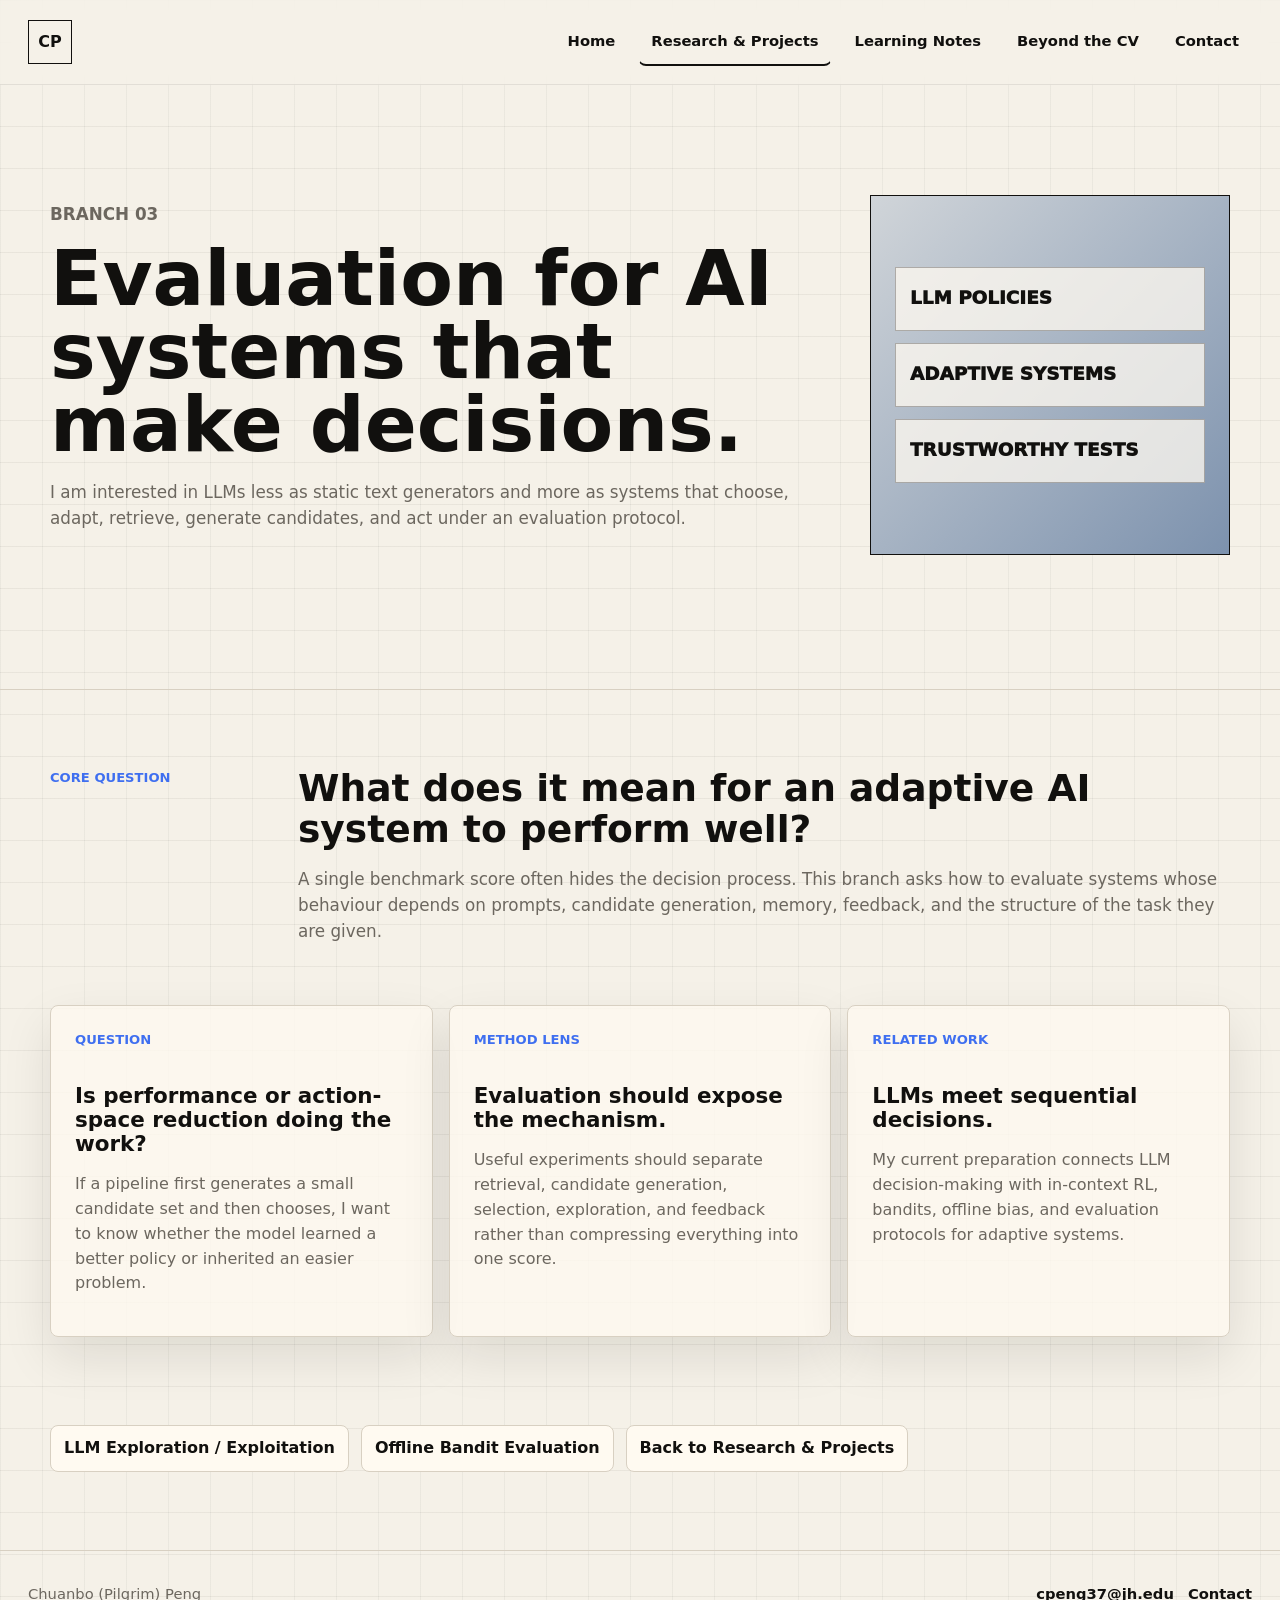
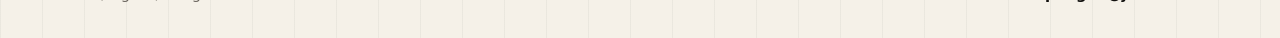
==== ai-evaluation.html @ 2fd44201 "Update research and beyond CV pages" ====
<!doctype html>
<html lang="en">
  <head>
    <meta charset="utf-8" />
    <meta name="viewport" content="width=device-width, initial-scale=1" />
    <meta
      name="description"
      content="AI evaluation branch page for Chuanbo (Pilgrim) Peng."
    />
    <title>AI Evaluation | Chuanbo (Pilgrim) Peng</title>
    <link rel="stylesheet" href="styles.css?v=20260521-shortintro" />
  </head>
  <body data-page="work">
    <header class="site-header">
      <a class="brand" href="index.html" aria-label="Chuanbo Peng home"><span>CP</span></a>
      <button class="nav-toggle" type="button" aria-label="Open navigation" aria-expanded="false">
        <span></span>
        <span></span>
      </button>
      <nav class="site-nav" aria-label="Primary navigation">
        <a href="index.html" data-nav="home">Home</a>
        <a href="work.html" data-nav="work">Research & Projects</a>
        <a href="notes.html" data-nav="notes">Learning Notes</a>
        <a href="hobbies.html" data-nav="hobbies">Beyond the CV</a>
        <a href="contact.html" data-nav="contact">Contact</a>
      </nav>
    </header>

    <main id="main">
      <section class="page-hero branch-hero">
        <div class="page-hero-copy reveal">
          <p class="eyebrow">Branch 03</p>
          <h1>Evaluation for AI systems that make decisions.</h1>
          <p>
            I am interested in LLMs less as static text generators and more as systems that choose,
            adapt, retrieve, generate candidates, and act under an evaluation protocol.
          </p>
        </div>
        <div class="page-hero-mark branch-mark reveal" aria-hidden="true">
          <span>LLM policies</span>
          <span>adaptive systems</span>
          <span>trustworthy tests</span>
        </div>
      </section>

      <section class="section branch-overview">
        <div class="section-kicker">Core question</div>
        <div class="branch-copy reveal">
          <h2>What does it mean for an adaptive AI system to perform well?</h2>
          <p>
            A single benchmark score often hides the decision process. This branch asks how to
            evaluate systems whose behaviour depends on prompts, candidate generation, memory,
            feedback, and the structure of the task they are given.
          </p>
        </div>
      </section>

      <section class="section branch-grid" aria-label="AI evaluation notes">
        <article class="branch-card reveal">
          <span>Question</span>
          <h2>Is performance or action-space reduction doing the work?</h2>
          <p>
            If a pipeline first generates a small candidate set and then chooses, I want to know
            whether the model learned a better policy or inherited an easier problem.
          </p>
        </article>
        <article class="branch-card reveal">
          <span>Method lens</span>
          <h2>Evaluation should expose the mechanism.</h2>
          <p>
            Useful experiments should separate retrieval, candidate generation, selection,
            exploration, and feedback rather than compressing everything into one score.
          </p>
        </article>
        <article class="branch-card reveal">
          <span>Related work</span>
          <h2>LLMs meet sequential decisions.</h2>
          <p>
            My current preparation connects LLM decision-making with in-context RL, bandits,
            offline bias, and evaluation protocols for adaptive systems.
          </p>
        </article>
      </section>

      <section class="section branch-links" aria-label="Related projects">
        <a href="work.html#llm-exploration">LLM Exploration / Exploitation</a>
        <a href="work.html#offline-evaluation">Offline Bandit Evaluation</a>
        <a href="work.html">Back to Research & Projects</a>
      </section>
    </main>

    <footer class="site-footer">
      <p>Chuanbo (Pilgrim) Peng</p>
      <div>
        <a href="mailto:cpeng37@jh.edu">cpeng37@jh.edu</a>
        <a href="contact.html">Contact</a>
      </div>
    </footer>

    <script src="script.js?v=20260519-cursorfix"></script>
  </body>
</html>
---- styles.css ----
:root {
  --ink: #11100e;
  --paper: #f5f1e8;
  --paper-strong: #fffaf1;
  --muted: #6c675f;
  --line: #d8d0c2;
  --accent: #3f6ff0;
  --accent-ink: #ffffff;
  --red: #3f6ff0;
  --blue: #6e86a6;
  --charcoal: #242423;
  --shadow: 0 20px 50px rgba(17, 16, 14, 0.1);
}

* {
  box-sizing: border-box;
}

html {
  scroll-behavior: smooth;
  background: var(--paper);
}

body {
  margin: 0;
  min-width: 320px;
  color: var(--ink);
  background:
    linear-gradient(rgba(17, 16, 14, 0.055) 1px, transparent 1px),
    linear-gradient(90deg, rgba(17, 16, 14, 0.045) 1px, transparent 1px),
    var(--paper);
  background-size: 42px 42px;
  font-family:
    Inter, ui-sans-serif, system-ui, -apple-system, BlinkMacSystemFont, "Segoe UI", sans-serif;
  font-size: 16px;
  line-height: 1.55;
  letter-spacing: 0;
  overflow-x: hidden;
}

body.nav-lock {
  overflow: hidden;
}

img {
  display: block;
  max-width: 100%;
}

a {
  color: inherit;
  text-decoration: none;
}

a:focus-visible,
button:focus-visible {
  outline: 3px solid var(--blue);
  outline-offset: 4px;
}

.site-header {
  position: fixed;
  top: 0;
  left: 0;
  right: 0;
  z-index: 50;
  display: flex;
  align-items: center;
  justify-content: space-between;
  min-height: 76px;
  padding: 18px 28px;
  color: var(--ink);
  border-bottom: 1px solid rgba(17, 16, 14, 0.08);
  background: rgba(245, 241, 232, 0.78);
  backdrop-filter: blur(14px);
}

.brand {
  display: grid;
  width: 44px;
  height: 44px;
  place-items: center;
  border: 1px solid currentColor;
  font-weight: 800;
}

.site-nav {
  display: flex;
  align-items: center;
  gap: 10px;
  font-size: 0.92rem;
  font-weight: 700;
}

.site-nav a {
  min-height: 44px;
  padding: 11px 12px;
  border: 1px solid transparent;
  border-bottom-width: 2px;
  border-radius: 8px;
  transition:
    transform 180ms ease,
    background 180ms ease,
    color 180ms ease,
    border-color 180ms ease;
}

.site-nav a.is-active {
  border-bottom-color: currentColor;
}

.site-nav a:hover {
  transform: translateY(-2px);
  color: var(--accent-ink);
  border-color: var(--accent);
  background: var(--accent);
}

.site-nav a.is-active:hover {
  border-color: var(--accent);
}

.nav-toggle {
  display: none;
  width: 44px;
  height: 44px;
  flex: 0 0 44px;
  align-items: center;
  justify-content: center;
  flex-direction: column;
  gap: 5px;
  padding: 0;
  border: 1px solid currentColor;
  color: inherit;
  background: transparent;
}

.nav-toggle span {
  display: block;
  width: 18px;
  height: 2px;
  margin: 0;
  background: currentColor;
}

.home-hero {
  position: relative;
  min-height: min(720px, calc(100svh - 120px));
  display: grid;
  grid-template-columns: minmax(0, 1fr) minmax(260px, 380px);
  gap: clamp(28px, 5vw, 76px);
  align-items: center;
  padding: 96px max(28px, calc((100vw - 1180px) / 2)) 28px;
  overflow: hidden;
  color: var(--ink);
  background:
    linear-gradient(110deg, rgba(63, 111, 240, 0.12), transparent 42%),
    var(--paper);
}

.home-hero > *,
.page-hero > * {
  min-width: 0;
}

.hero-image {
  width: 100%;
  height: 100%;
  object-fit: cover;
  object-position: 50% 36%;
  filter: saturate(0.92) contrast(1.02);
}

.hero-content {
  position: relative;
  z-index: 1;
  max-width: 780px;
}

.hero-visual {
  position: relative;
  z-index: 1;
  align-self: center;
  justify-self: end;
}

.portrait-frame {
  position: relative;
  aspect-ratio: 4 / 5;
  overflow: hidden;
  border: 1px solid var(--ink);
  background: var(--paper-strong);
  box-shadow: 16px 16px 0 rgba(63, 111, 240, 0.14);
}

.portrait-frame::before {
  position: absolute;
  inset: 14px;
  z-index: 1;
  pointer-events: none;
  content: "";
  border: 1px solid rgba(255, 250, 241, 0.72);
  mix-blend-mode: screen;
}

.portrait-caption {
  margin: 18px 0 0;
  color: var(--muted);
  font-size: 0.92rem;
  font-weight: 800;
  line-height: 1.25;
  text-transform: uppercase;
  overflow-wrap: anywhere;
}

.eyebrow,
.section-kicker {
  margin: 0 0 16px;
  color: var(--red);
  font-size: 0.82rem;
  font-weight: 800;
  text-transform: uppercase;
}

.hero-content h1,
.page-hero h1,
.hobby-copy h1 {
  margin: 0;
  max-width: 920px;
  font-size: 4.8rem;
  line-height: 0.95;
  letter-spacing: 0;
}

.hero-content h1.name-lockup {
  display: flex;
  flex-wrap: nowrap;
  align-items: baseline;
  justify-content: flex-start;
  gap: 0.18em 0.32em;
  max-width: none;
  font-size: clamp(1.85rem, 2.72vw, 2.15rem);
  line-height: 1.08;
  text-align: left;
  text-align-last: left;
  white-space: nowrap;
}

.latin-name,
.han-inline {
  min-width: 0;
}

.latin-name > span {
  color: var(--accent);
}

.name-divider,
.han-inline {
  color: var(--ink) !important;
  font-size: 1em;
  font-weight: 850;
}

.pronouns {
  color: var(--muted);
  font-size: 0.38em;
  font-weight: 800;
  line-height: 1.1;
  text-transform: uppercase;
  white-space: nowrap;
}

.hero-line {
  max-width: 680px;
  margin: 0 0 8px;
  font-size: clamp(1.2rem, 2vw, 1.45rem);
  font-weight: 650;
  overflow-wrap: anywhere;
}

.hero-note {
  max-width: 640px;
  margin: 18px 0 0;
  color: var(--muted);
  font-size: 1rem;
}

.zh {
  color: var(--muted);
}

.home-hero .zh {
  color: var(--muted);
}

.hobby-hero .zh {
  color: rgba(255, 250, 241, 0.78);
}

.hobby-hero .hobby-copy p {
  color: rgba(255, 250, 241, 0.78);
}

.hero-actions {
  display: flex;
  flex-wrap: wrap;
  gap: 12px;
  margin-top: 32px;
}

.button {
  display: inline-flex;
  align-items: center;
  justify-content: center;
  min-height: 48px;
  padding: 13px 16px;
  border: 1px solid currentColor;
  border-radius: 8px;
  color: var(--ink);
  background: transparent;
  font-weight: 800;
  transition:
    transform 180ms ease,
    background 180ms ease,
    color 180ms ease,
    border-color 180ms ease;
}

.button:hover {
  transform: translateY(-2px);
  color: var(--accent-ink);
  border-color: var(--accent);
  background: var(--accent);
}

.button.primary {
  color: var(--accent-ink);
  border-color: var(--accent);
  background: var(--accent);
}

.memory-stack,
.hero-status {
  display: grid;
  gap: 8px;
  max-width: 520px;
  margin-top: 34px;
  color: var(--muted);
  font-size: 0.92rem;
  font-weight: 700;
}

.memory-stack span,
.hero-status span {
  padding: 10px 0;
  border-top: 1px solid var(--line);
}

.memory-stack {
  grid-template-columns: repeat(3, minmax(0, 1fr));
  max-width: 680px;
  gap: 10px;
}

.memory-stack span {
  min-height: 76px;
  display: flex;
  align-items: flex-end;
  color: var(--ink);
  border: 1px solid var(--line);
  background: rgba(255, 250, 241, 0.56);
  padding: 12px;
}

.section {
  width: min(1180px, calc(100% - 40px));
  margin: 0 auto;
  padding: 78px 0;
}

.intro-grid {
  display: grid;
  grid-template-columns: minmax(0, 1fr);
  grid-template-areas:
    "intro-kicker"
    "intro-copy"
    "intro-topics";
  gap: 18px;
  width: min(1040px, calc(100% - 40px));
  padding-top: 54px;
  padding-bottom: 48px;
  border-bottom: 1px solid var(--line);
}

.intro-grid > .section-kicker {
  margin-bottom: 0;
}

.intro-grid > .section-kicker {
  grid-area: intro-kicker;
  font-size: 1rem;
  white-space: nowrap;
}

.home-map {
  display: grid;
  grid-template-columns: minmax(0, 1.2fr) minmax(220px, 0.8fr) minmax(220px, 0.8fr);
  gap: 16px;
  padding-top: 44px;
}

.map-card {
  min-height: 260px;
  padding: 24px;
  border: 1px solid var(--line);
  border-radius: 8px;
  background: rgba(255, 250, 241, 0.76);
  box-shadow: var(--shadow);
}

.map-card.primary {
  color: var(--paper-strong);
  background: var(--ink);
}

.map-card.primary .section-kicker,
.map-card.primary p {
  color: rgba(255, 250, 241, 0.76);
}

.map-card.visual {
  background:
    linear-gradient(135deg, rgba(63, 111, 240, 0.9), rgba(110, 134, 166, 0.76)),
    var(--accent);
}

.map-card span {
  display: inline-block;
  margin-bottom: 46px;
  color: var(--accent);
  font-size: 0.82rem;
  font-weight: 900;
  text-transform: uppercase;
}

.map-card.visual span,
.map-card.visual h3,
.map-card.visual p {
  color: var(--paper-strong);
}

.map-card h2,
.map-card h3 {
  margin: 0 0 16px;
  line-height: 1.08;
}

.map-card h2 {
  max-width: 640px;
  font-size: 2.15rem;
}

.map-card h3 {
  font-size: 1.55rem;
}

.map-card p {
  color: var(--muted);
}

.pillars {
  padding-top: 28px;
}

.intro-copy h2,
.callout-panel h2 {
  margin: 0 0 18px;
  max-width: 760px;
  font-size: 2.7rem;
  line-height: 1.05;
  letter-spacing: 0;
}

.intro-copy p,
.callout-panel p,
.page-hero p,
.hobby-copy p {
  max-width: 760px;
  color: var(--muted);
  font-size: 1.05rem;
}

.intro-copy p {
  max-width: 960px;
  hyphens: auto;
  text-align: justify;
  text-justify: inter-word;
}

.intro-copy {
  grid-area: intro-copy;
}

.intro-copy p:first-child {
  margin-top: 0;
}

.intro-copy p:last-child {
  margin-bottom: 0;
}

.intro-topics {
  grid-area: intro-topics;
  display: grid;
  gap: 14px;
  margin-top: 10px;
}

.research-thread {
  display: flex;
  flex-wrap: wrap;
  gap: 8px 18px;
  padding-top: 4px;
}

.research-thread span {
  color: var(--muted);
  font-size: 0.95rem;
  font-weight: 850;
}

.research-thread span + span::before {
  content: "/";
  margin-right: 18px;
  color: var(--accent);
  font-weight: 950;
}

.pillars,
.note-grid,
.hobby-grid,
.contact-grid {
  display: grid;
  grid-template-columns: repeat(3, minmax(0, 1fr));
  gap: 16px;
}

.pillar-card,
.note-card,
.hobby-card,
.contact-card,
.work-card,
.callout-panel {
  border: 1px solid var(--line);
  border-radius: 8px;
  background: rgba(255, 250, 241, 0.76);
  box-shadow: var(--shadow);
}

.pillar-card,
.note-card,
.hobby-card,
.contact-card {
  min-height: 220px;
  padding: 22px;
}

.card-index {
  display: block;
  margin-bottom: 34px;
  color: var(--red);
  font-weight: 900;
}

.pillar-card h2,
.note-card h2,
.hobby-card h2,
.contact-card h2 {
  margin: 0 0 14px;
  font-size: 1.4rem;
  line-height: 1.15;
}

.pillar-card p,
.note-card p,
.hobby-card p,
.contact-card p,
.work-card p {
  color: var(--muted);
}

.split-callout {
  display: grid;
  grid-template-columns: 1fr 1fr;
  gap: 16px;
}

.callout-panel {
  display: flex;
  flex-direction: column;
  min-height: 220px;
  padding: 26px;
}

.callout-panel .section-kicker {
  margin-bottom: 24px;
  font-size: clamp(1.08rem, 1.35vw, 1.28rem);
  line-height: 1.1;
}

.callout-panel > p:not(.section-kicker) {
  text-align: justify;
  text-justify: inter-word;
  hyphens: auto;
}

.callout-panel > .text-link {
  align-self: flex-start;
  margin-top: auto;
}

.callout-panel.accent {
  background: var(--blue);
  color: var(--paper-strong);
}

.callout-panel.accent .section-kicker,
.callout-panel.accent p {
  color: rgba(255, 250, 241, 0.82);
}

.text-link {
  display: inline-flex;
  min-height: 44px;
  align-items: center;
  margin-top: 8px;
  font-weight: 850;
  border-bottom: 2px solid currentColor;
}

.page-hero {
  min-height: min(690px, calc(100svh - 20px));
  display: grid;
  grid-template-columns: minmax(0, 1fr) 360px;
  gap: 50px;
  align-items: center;
  padding: 136px max(28px, calc((100vw - 1180px) / 2)) 76px;
  border-bottom: 1px solid var(--line);
}

.page-hero h1 {
  color: var(--ink);
}

.work-hero {
  grid-template-columns: minmax(0, 1fr);
  min-height: auto;
  align-items: start;
  padding-top: 116px;
  padding-bottom: 34px;
}

.work-hero .page-hero-copy {
  max-width: 1180px;
}

.work-hero h1.work-title {
  max-width: 1180px;
  margin-bottom: 18px;
  color: var(--ink);
  font-size: 2.125rem;
  line-height: 1.12;
}

.work-hero .page-hero-copy p {
  max-width: 980px;
}

.page-hero-mark {
  display: grid;
  align-content: center;
  gap: 12px;
  min-height: 360px;
  padding: 24px;
  border: 1px solid var(--ink);
  color: var(--ink);
  background:
    linear-gradient(90deg, transparent 0 50%, rgba(17, 16, 14, 0.08) 50% 100%),
    var(--accent);
  background-size: 34px 34px;
}

.page-hero-mark span {
  font-size: 2.4rem;
  font-weight: 950;
  line-height: 0.95;
}

.notes-panel,
.contact-signal {
  gap: 14px;
  background:
    linear-gradient(135deg, rgba(255, 250, 241, 0.58), rgba(255, 250, 241, 0.12)),
    var(--accent);
  box-shadow: 14px 14px 0 rgba(110, 134, 166, 0.24);
}

.contact-signal span {
  color: rgba(17, 16, 14, 0.58);
  font-size: 0.78rem;
  font-weight: 900;
  letter-spacing: 0;
  text-transform: uppercase;
}

.contact-signal strong {
  font-size: 1.18rem;
  line-height: 1.15;
}

.notes-panel {
  align-content: stretch;
  background:
    linear-gradient(135deg, rgba(255, 250, 241, 0.68), rgba(255, 250, 241, 0.08)),
    var(--blue);
}

.notes-panel span {
  display: flex;
  align-items: center;
  min-height: 48px;
  padding: 8px 12px;
  border: 1px solid rgba(17, 16, 14, 0.32);
  background: rgba(255, 250, 241, 0.72);
  font-size: 1rem;
  line-height: 1.1;
  text-transform: uppercase;
}

.contact-signal {
  align-content: center;
  background:
    linear-gradient(135deg, rgba(63, 111, 240, 0.12), transparent),
    var(--paper-strong);
}

.work-list {
  display: grid;
  gap: 18px;
  padding-top: 24px;
}

.work-card {
  padding: 26px;
  scroll-margin-top: 96px;
}

@media (min-width: 760px) {
  .work-card {
    display: grid;
    grid-template-columns: minmax(0, 1.05fr) minmax(0, 0.95fr);
    column-gap: 34px;
    align-items: start;
  }

  .work-meta,
  .work-heading,
  .quote-line,
  .tag-row {
    grid-column: 1 / -1;
  }

  .work-card p {
    margin-top: 0;
  }
}

.work-meta {
  display: flex;
  flex-wrap: wrap;
  gap: 8px;
  margin-bottom: 16px;
  color: var(--red);
  font-size: 0.86rem;
  font-weight: 850;
  text-transform: uppercase;
}

.work-heading {
  display: flex;
  align-items: flex-start;
  justify-content: space-between;
  gap: 24px;
  margin-bottom: 14px;
}

.work-card h2 {
  margin: 0;
  max-width: 780px;
  font-size: 1.76rem;
  line-height: 1.12;
}

.work-date {
  flex: 0 0 auto;
  max-width: 260px;
  margin-top: 4px;
  color: var(--muted);
  font-size: 0.84rem;
  font-weight: 850;
  line-height: 1.35;
  text-align: right;
  white-space: nowrap;
}

.work-date-stack {
  white-space: normal;
}

.work-date-stack span {
  display: block;
}

.work-note-link {
  grid-column: 1 / -1;
  justify-self: start;
}

.quote-line {
  padding: 14px 0;
  border-top: 1px solid var(--line);
  border-bottom: 1px solid var(--line);
  color: var(--ink) !important;
  font-weight: 750;
}

.tag-row {
  display: flex;
  flex-wrap: wrap;
  gap: 8px;
  margin-top: 18px;
}

.tag-row span,
.note-status {
  display: inline-flex;
  min-height: 34px;
  align-items: center;
  padding: 7px 10px;
  border: 1px solid var(--line);
  border-radius: 8px;
  color: var(--ink);
  background: var(--paper-strong);
  font-size: 0.82rem;
  font-weight: 800;
}

.branch-mark {
  background:
    linear-gradient(135deg, rgba(255, 250, 241, 0.68), rgba(255, 250, 241, 0.1)),
    var(--blue);
}

.branch-mark span {
  display: flex;
  align-items: center;
  min-height: 64px;
  padding: 12px 14px;
  border: 1px solid rgba(17, 16, 14, 0.3);
  background: rgba(255, 250, 241, 0.76);
  font-size: 1.15rem;
  line-height: 1.12;
  text-transform: uppercase;
}

.branch-overview {
  display: grid;
  grid-template-columns: 220px minmax(0, 1fr);
  gap: 28px;
  align-items: start;
  padding-bottom: 20px;
}

.branch-copy h2 {
  margin: 0 0 16px;
  max-width: 860px;
  font-size: 2.35rem;
  line-height: 1.08;
}

.branch-copy p {
  max-width: 920px;
  color: var(--muted);
  font-size: 1.05rem;
}

.branch-grid {
  display: grid;
  grid-template-columns: repeat(3, minmax(0, 1fr));
  gap: 16px;
  padding-top: 24px;
}

.branch-card {
  min-height: 260px;
  padding: 24px;
  border: 1px solid var(--line);
  border-radius: 8px;
  background: rgba(255, 250, 241, 0.76);
  box-shadow: var(--shadow);
}

.branch-card span {
  display: block;
  margin-bottom: 34px;
  color: var(--accent);
  font-size: 0.82rem;
  font-weight: 900;
  text-transform: uppercase;
}

.branch-card h2 {
  margin: 0 0 12px;
  font-size: 1.34rem;
  line-height: 1.12;
}

.branch-card p {
  color: var(--muted);
}

.branch-links {
  display: flex;
  flex-wrap: wrap;
  gap: 12px;
  padding-top: 10px;
}

.branch-links a {
  display: inline-flex;
  min-height: 44px;
  align-items: center;
  padding: 10px 13px;
  border: 1px solid var(--line);
  border-radius: 8px;
  background: var(--paper-strong);
  font-weight: 850;
  transition:
    transform 180ms ease,
    color 180ms ease,
    border-color 180ms ease,
    background 180ms ease;
}

.branch-links a:hover {
  transform: translateY(-2px);
  color: var(--accent-ink);
  border-color: var(--accent);
  background: var(--accent);
}

.project-hero {
  min-height: auto;
  padding-bottom: 58px;
}

.bandit-page .section {
  padding: 48px 0;
}

.bandit-page .project-hero {
  grid-template-columns: minmax(0, 1fr);
  gap: 0;
  padding-top: 112px;
  padding-bottom: 38px;
}

.bandit-page .project-hero .page-hero-copy {
  max-width: 1180px;
}

.bandit-page .project-hero h1 {
  max-width: 1180px;
  font-size: clamp(2.55rem, 4.2vw, 3.35rem);
  line-height: 1.02;
  text-align: left;
  text-align-last: left;
  white-space: nowrap;
}

.bandit-page .project-hero h1 span {
  display: inline;
}

.bandit-page .project-hero .page-hero-copy > p:not(.eyebrow) {
  max-width: 1180px;
}

.bandit-page .project-hero .hero-actions {
  margin-top: 24px;
}

.project-summary {
  display: grid;
  grid-template-columns: 260px minmax(0, 1fr);
  gap: 34px;
}

.bandit-page .project-summary,
.bandit-page .project-findings {
  grid-template-columns: minmax(0, 1fr);
  gap: 12px;
  max-width: 980px;
}

.project-copy {
  max-width: 820px;
}

.bandit-page .project-copy {
  max-width: 960px;
}

.project-copy h2,
.project-findings h2 {
  margin: 0 0 14px;
  font-size: clamp(1.7rem, 2.5vw, 2.55rem);
  line-height: 1.06;
}

.project-copy p,
.finding-stack > p {
  color: var(--muted);
  font-size: 1.08rem;
}

.bandit-page .project-copy p,
.bandit-page .finding-stack > p {
  font-size: 1rem;
}

.bandit-page .project-copy h2,
.bandit-page .project-findings h2 {
  max-width: 820px;
  font-size: clamp(1.55rem, 2.1vw, 2.15rem);
}

.project-grid,
.figure-grid {
  display: grid;
  grid-template-columns: repeat(3, minmax(0, 1fr));
  gap: 16px;
}

.project-card,
.figure-card {
  border: 1px solid var(--line);
  border-radius: 8px;
  background: rgba(255, 250, 241, 0.76);
  box-shadow: var(--shadow);
}

.project-card {
  min-height: 260px;
  padding: 24px;
}

.bandit-page .project-card {
  min-height: 190px;
  padding: 20px;
}

.project-card span {
  display: block;
  margin-bottom: 34px;
  color: var(--accent);
  font-size: 0.82rem;
  font-weight: 900;
  text-transform: uppercase;
}

.bandit-page .project-card span {
  margin-bottom: 22px;
}

.project-card h2 {
  margin: 0 0 12px;
  font-size: 1.34rem;
  line-height: 1.12;
}

.project-card p {
  color: var(--muted);
}

.project-findings {
  display: grid;
  grid-template-columns: 260px minmax(0, 1fr);
  gap: 34px;
}

.finding-stack {
  display: grid;
  gap: 22px;
}

.bandit-page .finding-stack {
  gap: 16px;
}

.metric-strip {
  display: grid;
  grid-template-columns: repeat(3, minmax(0, 1fr));
  gap: 12px;
}

.metric-strip div {
  min-height: 132px;
  padding: 18px;
  border: 1px solid var(--line);
  border-radius: 8px;
  background: var(--paper-strong);
}

.bandit-page .metric-strip div {
  display: flex;
  align-items: center;
  justify-content: space-between;
  gap: 16px;
  min-height: 86px;
  padding: 14px;
}

.metric-strip span {
  display: block;
  margin-bottom: 28px;
  color: var(--muted);
  font-size: 0.82rem;
  font-weight: 850;
  text-transform: uppercase;
}

.bandit-page .metric-strip span {
  margin-bottom: 0;
  font-size: 0.76rem;
  line-height: 1.15;
}

.metric-strip strong {
  display: block;
  color: var(--accent);
  font-size: 2.15rem;
  line-height: 1;
}

.bandit-page .metric-strip strong {
  flex: 0 0 auto;
  font-size: clamp(1.6rem, 3vw, 2rem);
}

.figure-grid {
  grid-template-columns: repeat(2, minmax(0, 1fr));
}

.figure-card {
  overflow: hidden;
}

.figure-card img {
  display: block;
  width: 100%;
  aspect-ratio: 16 / 10;
  object-fit: contain;
  padding: 14px;
  background: #ffffff;
}

.figure-card figcaption {
  min-height: 60px;
  margin: 0;
  padding: 14px 16px 16px;
  border-top: 1px solid var(--line);
  color: var(--muted);
  font-size: 0.92rem;
  font-weight: 750;
}

.bandit-page .figure-card figcaption {
  min-height: 54px;
  padding: 12px 14px;
}

.notes-hero {
  background: linear-gradient(90deg, rgba(63, 111, 240, 0.12), rgba(110, 134, 166, 0.16));
}

.notes-intro {
  display: grid;
  grid-template-columns: 260px minmax(0, 1fr);
  gap: 34px;
  padding-bottom: 24px;
}

.note-grid {
  padding-top: 44px;
}

.notes-intro p {
  max-width: 780px;
  margin: 0;
  color: var(--muted);
  font-size: 1.08rem;
}

.note-card {
  min-height: 235px;
}

.note-card.priority {
  border-color: var(--accent);
  box-shadow: 12px 12px 0 rgba(63, 111, 240, 0.14);
}

.note-status {
  margin-bottom: 8px;
  color: var(--red);
}

.note-source {
  display: block;
  margin-bottom: 24px;
  color: var(--muted);
  font-weight: 850;
}

.hobby-hero {
  min-height: 100svh;
  display: grid;
  grid-template-columns: minmax(320px, 42vw) minmax(0, 1fr);
  align-items: stretch;
  color: var(--paper-strong);
  background: var(--charcoal);
}

.hobby-hero img {
  width: 100%;
  height: 100%;
  min-height: 100svh;
  object-fit: cover;
  object-position: 50% 38%;
}

.hobby-copy {
  display: flex;
  flex-direction: column;
  justify-content: flex-end;
  padding: 136px max(28px, calc((100vw - 1180px) / 2)) 74px 56px;
}

.hobby-copy .eyebrow {
  color: var(--accent);
}

.hobby-grid {
  grid-template-columns: repeat(3, minmax(0, 1fr));
}

.hobby-board {
  display: grid;
  grid-template-columns: minmax(0, 1.25fr) minmax(220px, 0.75fr) minmax(220px, 0.75fr);
  gap: 16px;
}

.hobby-feature,
.sound-card,
.video-card {
  min-height: 290px;
  border: 1px solid var(--line);
  border-radius: 8px;
  box-shadow: var(--shadow);
}

.hobby-feature {
  padding: 26px;
  color: var(--paper-strong);
  background: var(--charcoal);
}

.hobby-feature .section-kicker,
.hobby-feature p {
  color: rgba(255, 250, 241, 0.76);
}

.sound-card,
.video-card {
  position: relative;
  display: grid;
  align-content: end;
  padding: 24px;
  overflow: hidden;
  background: rgba(255, 250, 241, 0.76);
}

.sound-card span {
  position: absolute;
  bottom: 112px;
  width: 16%;
  min-height: 58px;
  border: 1px solid var(--ink);
  background: var(--accent);
}

.sound-card span:nth-child(1) {
  left: 20px;
  height: 88px;
}

.sound-card span:nth-child(2) {
  left: 32%;
  height: 148px;
}

.sound-card span:nth-child(3) {
  left: 54%;
  height: 112px;
}

.sound-card span:nth-child(4) {
  right: 20px;
  height: 178px;
  background: var(--blue);
}

.sound-card strong,
.video-card strong {
  position: relative;
  z-index: 1;
  font-size: 1.55rem;
  line-height: 1.05;
}

.sound-card small,
.video-card small {
  position: relative;
  z-index: 1;
  margin-top: 8px;
  color: var(--muted);
  font-weight: 800;
}

.video-card {
  gap: 12px;
  color: var(--paper-strong);
  background: var(--accent);
}

.video-card div {
  position: absolute;
  left: 20px;
  right: 20px;
  height: 38px;
  border: 1px solid rgba(255, 250, 241, 0.65);
  background: rgba(17, 16, 14, 0.18);
}

.video-card div:nth-child(1) {
  top: 28px;
}

.video-card div:nth-child(2) {
  top: 82px;
}

.video-card div:nth-child(3) {
  top: 136px;
}

.video-card small {
  color: rgba(255, 250, 241, 0.76);
}

.icon-sprite {
  position: absolute;
  width: 0;
  height: 0;
  overflow: hidden;
}

.album-hero {
  padding-top: 132px;
  padding-bottom: 6px;
}

.album-hero h1 {
  max-width: none;
  margin: 0;
  font-size: clamp(2.2rem, 3.4vw, 3.2rem);
  line-height: 1;
  letter-spacing: 0;
  white-space: nowrap;
}

.album-grid {
  display: grid;
  grid-template-columns: repeat(4, minmax(0, 1fr));
  gap: 22px;
  padding-top: 14px;
}

.album-card {
  min-width: 0;
}

.album-cover-link {
  display: block;
  aspect-ratio: 1;
  border: 1px solid var(--line);
  border-radius: 8px;
  overflow: hidden;
  background: var(--paper-strong);
  box-shadow: var(--shadow);
  transition:
    transform 180ms ease,
    box-shadow 180ms ease,
    border-color 180ms ease;
}

.album-cover-link:hover {
  transform: translateY(-6px);
  border-color: var(--accent);
  box-shadow: 0 22px 46px rgba(17, 16, 14, 0.16);
}

.album-cover-link img {
  width: 100%;
  height: 100%;
  object-fit: cover;
}

.album-info {
  display: grid;
  grid-template-columns: minmax(0, 1fr) auto;
  gap: 4px 12px;
  align-items: end;
  padding-top: 12px;
}

.album-info h2 {
  min-width: 0;
  margin: 0;
  font-size: clamp(1rem, 1.5vw, 1.18rem);
  line-height: 1.12;
}

.album-info p {
  min-width: 0;
  margin: 0;
  color: var(--muted);
  font-size: 0.9rem;
  font-weight: 780;
  line-height: 1.2;
}

.album-platforms {
  grid-row: 1 / span 2;
  grid-column: 2;
  display: flex;
  gap: 6px;
  align-self: center;
}

.album-platforms .icon-link {
  width: 34px;
  height: 34px;
  min-height: 34px;
  display: inline-flex;
  align-items: center;
  justify-content: center;
  padding: 0;
  border: 1px solid var(--line);
  border-radius: 8px;
  background: rgba(255, 250, 241, 0.74);
  color: var(--ink);
  transition:
    transform 180ms ease,
    color 180ms ease,
    border-color 180ms ease,
    background 180ms ease;
}

.album-platforms .icon-link:hover {
  transform: translateY(-2px);
  color: var(--accent-ink);
  border-color: var(--accent);
  background: var(--accent);
}

.album-platforms svg {
  width: 18px;
  height: 18px;
  fill: none;
  stroke: currentColor;
  overflow: visible;
}

.album-platforms svg use {
  fill: none;
  stroke: currentColor;
}

.album-platforms svg path,
.album-platforms svg circle {
  fill: none;
  stroke: currentColor;
  stroke-width: 1.8;
  stroke-linecap: round;
  stroke-linejoin: round;
}

.album-platforms .icon-link svg path:first-child:last-child {
  fill: none;
  stroke: currentColor;
}

.moments-section {
  padding-top: 58px;
}

.moments-heading {
  display: grid;
  gap: 12px;
  margin-bottom: 22px;
}

.moments-heading h2 {
  margin: 0;
  font-size: clamp(2rem, 4vw, 3.15rem);
  line-height: 1;
  letter-spacing: 0;
}

.moments-grid {
  display: grid;
  grid-template-columns: repeat(4, minmax(0, 1fr));
  gap: 18px;
}

.moment-card {
  display: grid;
  gap: 10px;
  min-width: 0;
}

.moment-wide {
  grid-column: span 2;
}

.moment-image-button {
  display: block;
  width: 100%;
  padding: 0;
  border: 0;
  background: transparent;
  cursor: pointer;
  text-align: left;
}

.moment-card img {
  width: 100%;
  aspect-ratio: 1.04;
  object-fit: cover;
  border: 1px solid var(--line);
  border-radius: 8px;
  background: var(--paper-strong);
  box-shadow: var(--shadow);
  transition:
    transform 180ms ease,
    box-shadow 180ms ease,
    border-color 180ms ease;
}

.moment-wide img {
  aspect-ratio: 16 / 9;
}

.moment-card:hover img {
  transform: translateY(-5px);
  border-color: var(--accent);
  box-shadow: 0 22px 46px rgba(17, 16, 14, 0.16);
}

.moment-card h3,
.moment-card p {
  margin: 0;
}

.moment-card h3 {
  font-size: clamp(1.02rem, 1.45vw, 1.2rem);
  line-height: 1.1;
}

.moment-card p {
  color: var(--muted);
  font-size: 0.9rem;
  font-weight: 780;
  line-height: 1.2;
}

.lightbox-open {
  overflow: hidden;
}

.moment-lightbox[hidden] {
  display: none;
}

.moment-lightbox {
  position: fixed;
  inset: 0;
  z-index: 80;
  display: grid;
  place-items: center;
  padding: 24px;
}

.moment-lightbox-backdrop {
  position: absolute;
  inset: 0;
  border: 0;
  background: rgba(17, 16, 14, 0.72);
  cursor: zoom-out;
}

.moment-lightbox-panel {
  position: relative;
  z-index: 1;
  width: min(1180px, 100%);
  max-height: calc(100svh - 48px);
  display: grid;
  grid-template-rows: minmax(0, 1fr) auto;
  gap: 12px;
  margin: 0;
}

.moment-lightbox-panel img {
  max-width: 100%;
  max-height: calc(100svh - 126px);
  justify-self: center;
  object-fit: contain;
  border: 1px solid rgba(255, 250, 241, 0.28);
  border-radius: 8px;
  background: var(--ink);
  box-shadow: 0 26px 70px rgba(0, 0, 0, 0.36);
}

.moment-lightbox-panel figcaption {
  display: flex;
  justify-content: space-between;
  align-items: center;
  gap: 14px;
  color: var(--paper-strong);
  font-weight: 780;
}

.moment-lightbox-panel figcaption span {
  min-width: 0;
  overflow-wrap: anywhere;
}

.moment-lightbox-panel figcaption a,
.moment-lightbox-close {
  min-height: 44px;
  display: inline-flex;
  align-items: center;
  justify-content: center;
  border: 1px solid rgba(255, 250, 241, 0.7);
  border-radius: 8px;
  background: rgba(255, 250, 241, 0.12);
  color: var(--paper-strong);
  text-decoration: none;
  font-weight: 820;
  transition:
    transform 180ms ease,
    background 180ms ease,
    color 180ms ease;
}

.moment-lightbox-panel figcaption a {
  padding: 0 18px;
  white-space: nowrap;
}

.moment-lightbox-close {
  position: absolute;
  top: 12px;
  right: 12px;
  width: 44px;
  padding: 0;
  font-size: 1.8rem;
  line-height: 1;
  cursor: pointer;
}

.moment-lightbox-panel figcaption a:hover,
.moment-lightbox-close:hover {
  transform: translateY(-2px);
  background: var(--paper-strong);
  color: var(--ink);
}

.album-detail {
  padding-top: 126px;
}

.album-back {
  margin-bottom: 28px;
}

.album-detail-layout {
  display: grid;
  grid-template-columns: minmax(260px, 420px) minmax(0, 1fr);
  gap: clamp(28px, 5vw, 70px);
  align-items: center;
}

.album-detail-cover {
  width: 100%;
  aspect-ratio: 1;
  object-fit: cover;
  border: 1px solid var(--line);
  border-radius: 8px;
  background: var(--paper-strong);
  box-shadow: var(--shadow);
}

.album-detail-copy {
  min-width: 0;
}

.album-detail-copy h1 {
  max-width: 820px;
  margin: 0;
  font-size: clamp(2.6rem, 6.2vw, 5.25rem);
  line-height: 0.95;
  letter-spacing: 0;
}

.album-artist {
  margin: 14px 0 24px;
  color: var(--accent);
  font-size: clamp(1.25rem, 2.4vw, 1.9rem);
  font-weight: 900;
  line-height: 1.1;
}

.album-detail-copy > p:not(.eyebrow):not(.album-artist) {
  max-width: 760px;
  color: var(--muted);
  font-size: 1.08rem;
}

.album-detail-platforms {
  grid-row: auto;
  grid-column: auto;
  gap: 12px;
  margin-top: 30px;
}

.album-detail-platforms .icon-link {
  width: 70px;
  height: 70px;
  min-height: 70px;
}

.album-detail-platforms svg {
  width: 28px;
  height: 28px;
}

.contact-hero {
  min-height: calc(100svh - 76px);
  display: flex;
  align-items: center;
  padding-top: 116px;
  padding-bottom: 72px;
}

.contact-sheet {
  width: 100%;
  padding: clamp(28px, 6vw, 60px);
  border: 1px solid var(--ink);
  border-radius: 8px;
  background: rgba(255, 250, 241, 0.86);
  box-shadow: 14px 14px 0 rgba(63, 111, 240, 0.12);
}

.contact-heading {
  max-width: 760px;
  margin: 0 0 34px;
  color: var(--accent);
  font-size: clamp(1.65rem, 2vw, 1.95rem);
  line-height: 1.1;
  letter-spacing: 0;
  text-transform: uppercase;
  white-space: nowrap;
}

.contact-line {
  display: grid;
  grid-template-columns: 160px minmax(0, 1fr);
  gap: 24px;
  padding: 24px 0;
  border-top: 1px solid var(--line);
}

.contact-line > span {
  color: var(--accent);
  font-size: 0.88rem;
  font-weight: 900;
  text-transform: uppercase;
}

.contact-line > div {
  display: flex;
  flex-wrap: wrap;
  gap: 12px;
}

.contact-links {
  width: 100%;
  display: grid !important;
  grid-template-columns: repeat(4, minmax(0, 1fr));
  gap: 14px;
}

.contact-line a {
  min-height: 44px;
  display: inline-flex;
  align-items: center;
  padding: 9px 13px;
  border: 1px solid var(--line);
  border-radius: 8px;
  background: rgba(255, 250, 241, 0.76);
  font-weight: 850;
  transition:
    transform 180ms ease,
    color 180ms ease,
    border-color 180ms ease,
    background 180ms ease;
}

.contact-line a:hover {
  transform: translateY(-2px);
  color: var(--accent-ink);
  border-color: var(--accent);
  background: var(--accent);
}

.contact-line .icon-link {
  min-height: 84px;
  justify-content: center;
  padding: 0;
}

.icon-link svg {
  width: 30px;
  height: 30px;
  overflow: visible;
}

.icon-link path,
.icon-link rect,
.icon-link circle {
  fill: none;
  stroke: currentColor;
  stroke-width: 1.8;
  stroke-linecap: round;
  stroke-linejoin: round;
}

.icon-link svg path:first-child:last-child {
  fill: currentColor;
  stroke: none;
}

.site-footer {
  display: flex;
  justify-content: space-between;
  gap: 24px;
  padding: 32px 28px;
  border-top: 1px solid var(--line);
  color: var(--muted);
  font-size: 0.92rem;
}

.site-footer p {
  margin: 0;
}

.site-footer div {
  display: flex;
  flex-wrap: wrap;
  gap: 14px;
}

.site-footer a {
  font-weight: 800;
  color: var(--ink);
}

.reveal {
  opacity: 0;
  transform: translateY(18px);
  transition:
    opacity 600ms ease,
    transform 600ms ease;
}

.reveal.is-visible {
  opacity: 1;
  transform: translateY(0);
}

@media (max-width: 1180px) {
  .hero-content h1.name-lockup {
    flex-wrap: wrap;
    max-width: 640px;
    white-space: normal;
  }

  .pronouns {
    flex-basis: 100%;
    margin-top: 6px;
  }
}

@media (max-width: 980px) {
  .site-header {
    color: var(--ink);
    mix-blend-mode: normal;
    padding: 14px 18px;
  }

  .site-header.nav-open {
    color: var(--paper-strong);
    background: var(--ink);
  }

  .nav-toggle {
    position: relative;
    z-index: 61;
    display: inline-flex;
    margin-left: auto;
  }

  .site-nav {
    position: fixed;
    inset: 0;
    z-index: 60;
    display: flex;
    flex-direction: column;
    align-items: stretch;
    justify-content: flex-start;
    gap: 0;
    width: 100vw;
    height: 100dvh;
    min-height: 100vh;
    padding: 96px 26px 26px;
    overflow-y: auto;
    color: var(--paper-strong);
    background: var(--ink);
    transform: translateX(100%);
    transition: transform 220ms ease;
  }

  .site-nav.is-open {
    transform: translateX(0);
  }

  .site-nav a {
    min-height: 64px;
    display: flex;
    align-items: center;
    border-top: 0;
    border-right: 0;
    border-bottom: 1px solid rgba(255, 250, 241, 0.18);
    border-left: 0;
    border-radius: 0;
    background: var(--ink);
    font-size: 1.5rem;
  }

  .site-nav a:hover {
    transform: none;
  }

  .home-hero {
    grid-template-columns: 1fr;
    min-height: auto;
    padding: 96px 20px 28px;
    gap: 34px;
  }

  .hero-visual {
    order: -1;
    width: min(100%, 330px);
    margin: 0 auto;
    justify-self: center;
  }

  .portrait-frame {
    aspect-ratio: 1 / 1.08;
    box-shadow: 10px 10px 0 rgba(63, 111, 240, 0.14);
  }

  .portrait-caption {
    text-align: center;
  }

  .hero-content h1,
  .page-hero h1,
  .hobby-copy h1 {
    font-size: 3.2rem;
  }

  .hero-content h1.name-lockup {
    flex-wrap: wrap;
    font-size: clamp(1.78rem, 6.6vw, 2.18rem);
    justify-content: flex-start;
    text-align: left;
    text-align-last: left;
    white-space: normal;
  }

  .hero-line {
    font-size: 1.18rem;
  }

  .hero-status {
    margin-top: 34px;
  }

  .pronouns {
    flex-basis: 100%;
    margin-top: 6px;
  }

  .intro-grid,
  .split-callout,
  .page-hero,
  .hobby-hero,
  .branch-overview {
    grid-template-columns: 1fr;
  }

  .section {
    width: min(100% - 32px, 760px);
    padding: 54px 0;
  }

  .intro-grid {
    grid-template-areas:
      "intro-kicker"
      "intro-copy"
      "intro-topics";
    padding-top: 30px;
    padding-bottom: 22px;
  }

  .intro-grid > .section-kicker {
    white-space: normal;
  }

  .pillars {
    padding-top: 18px;
  }

  .intro-grid {
    gap: 30px;
  }

  .intro-copy h2,
  .callout-panel h2 {
    font-size: 2.2rem;
  }

  .pillars,
  .branch-grid,
  .project-grid,
  .figure-grid,
  .note-grid,
  .hobby-grid,
  .home-map,
  .notes-intro,
  .hobby-board {
    grid-template-columns: 1fr;
  }

  .branch-copy h2 {
    font-size: 2rem;
  }

  .project-summary,
  .project-findings {
    grid-template-columns: 1fr;
    gap: 16px;
  }

  .bandit-page .section {
    padding: 36px 0;
  }

  .bandit-page .project-hero {
    gap: 24px;
    padding-right: 16px;
    padding-left: 16px;
    padding-top: 92px;
    padding-bottom: 28px;
  }

  .bandit-page .project-hero h1 {
    max-width: 100%;
    font-size: clamp(2.05rem, 5.3vw, 3.15rem);
    white-space: normal;
  }

  .bandit-page .project-summary,
  .bandit-page .project-findings {
    gap: 12px;
  }

  .metric-strip {
    grid-template-columns: repeat(3, minmax(0, 1fr));
  }

  .work-list {
    padding-top: 24px;
  }

  .note-grid {
    padding-top: 36px;
  }

  .page-hero {
    min-height: auto;
    gap: 32px;
    padding: 100px 20px 44px;
  }

  .page-hero-mark {
    min-height: 200px;
  }

  .contact-line {
    grid-template-columns: 1fr;
    gap: 12px;
  }

  .hobby-hero img {
    min-height: 40svh;
  }

  .hobby-copy {
    padding: 38px 20px 48px;
  }

  .album-hero {
    padding-top: 106px;
    padding-bottom: 4px;
  }

  .album-hero h1 {
    font-size: clamp(2rem, 4vw, 2.25rem);
    white-space: nowrap;
  }

  .album-grid {
    grid-template-columns: repeat(2, minmax(0, 1fr));
    gap: 18px;
  }

  .moments-grid {
    grid-template-columns: repeat(2, minmax(0, 1fr));
  }

  .album-info {
    grid-template-columns: 1fr;
    gap: 5px;
  }

  .album-platforms {
    grid-row: auto;
    grid-column: auto;
    padding-top: 4px;
  }

  .album-detail {
    padding-top: 106px;
  }

  .album-detail-layout {
    grid-template-columns: 1fr;
    gap: 26px;
  }

  .album-detail-cover {
    width: min(100%, 420px);
  }
}

@media (max-width: 640px) {
  body {
    font-size: 16px;
  }

  .hero-content h1,
  .page-hero h1,
  .hobby-copy h1 {
    font-size: 2.45rem;
  }

  .hero-content h1.name-lockup {
    display: block;
    font-size: clamp(1.86rem, 8.6vw, 2.22rem);
    line-height: 1.05;
  }

  .hero-visual {
    width: min(100%, 285px);
  }

  .portrait-caption {
    font-size: 0.76rem;
    text-transform: none;
  }

  .latin-name,
  .han-inline,
  .pronouns {
    display: block;
    overflow-wrap: anywhere;
  }

  .pronouns {
    margin-top: 8px;
    font-size: 0.34em;
  }

  .name-divider {
    display: none;
  }

  .hero-actions,
  .site-footer,
  .site-footer div {
    flex-direction: column;
    align-items: stretch;
  }

  .hero-status {
    display: none;
  }

  .hero-note {
    display: none;
  }

  .memory-stack {
    grid-template-columns: 1fr;
  }

  .memory-stack span {
    min-height: 52px;
  }

  .button {
    width: 100%;
  }

  .work-card,
  .callout-panel,
  .pillar-card,
  .note-card,
  .hobby-card,
    .map-card,
    .branch-card,
    .project-card,
    .hobby-feature,
    .sound-card,
    .video-card {
    padding: 18px;
  }

  .map-card,
  .hobby-feature,
  .sound-card,
  .video-card {
    min-height: 220px;
  }

  .note-card,
  .pillar-card,
  .branch-card,
  .project-card,
  .hobby-card {
    min-height: 205px;
  }

  .bandit-page .project-card {
    min-height: auto;
  }

  .bandit-page .metric-strip {
    gap: 8px;
  }

  .bandit-page .metric-strip div {
    min-height: 80px;
    padding: 12px;
  }

  .bandit-page .metric-strip span {
    font-size: 0.68rem;
  }

  .work-card h2 {
    font-size: 1.42rem;
  }

  .bandit-page .project-hero h1 {
    font-size: 2.28rem;
    text-align: left;
    text-align-last: left;
  }

  .album-hero h1 {
    font-size: 2.12rem;
    white-space: normal;
  }

  .album-grid {
    grid-template-columns: 1fr;
  }

  .moments-section {
    padding-top: 44px;
  }

  .moments-heading h2 {
    font-size: 2rem;
  }

  .moments-grid {
    grid-template-columns: 1fr;
  }

  .moment-wide {
    grid-column: auto;
  }

  .moment-lightbox {
    padding: 14px;
  }

  .moment-lightbox-panel {
    max-height: calc(100svh - 28px);
  }

  .moment-lightbox-panel img {
    max-height: calc(100svh - 134px);
  }

  .moment-lightbox-panel figcaption {
    align-items: stretch;
    flex-direction: column;
  }

  .album-info {
    grid-template-columns: minmax(0, 1fr) auto;
  }

  .album-platforms {
    grid-row: 1 / span 2;
    grid-column: 2;
    padding-top: 0;
  }

  .album-detail-copy h1 {
    font-size: 2.55rem;
  }

  .album-detail-platforms {
    grid-row: auto;
    grid-column: auto;
  }

  .work-heading {
    display: grid;
    gap: 7px;
  }

  .work-date {
    max-width: none;
    margin-top: 0;
    text-align: left;
    white-space: normal;
  }

  .intro-topics {
    grid-template-columns: 1fr;
  }

  .research-thread {
    display: grid;
    gap: 8px;
  }

  .research-thread span + span::before {
    content: none;
  }
}

@media (prefers-reduced-motion: reduce) {
  *,
  *::before,
  *::after {
    scroll-behavior: auto !important;
    animation-duration: 0.01ms !important;
    animation-iteration-count: 1 !important;
    transition-duration: 0.01ms !important;
  }
}
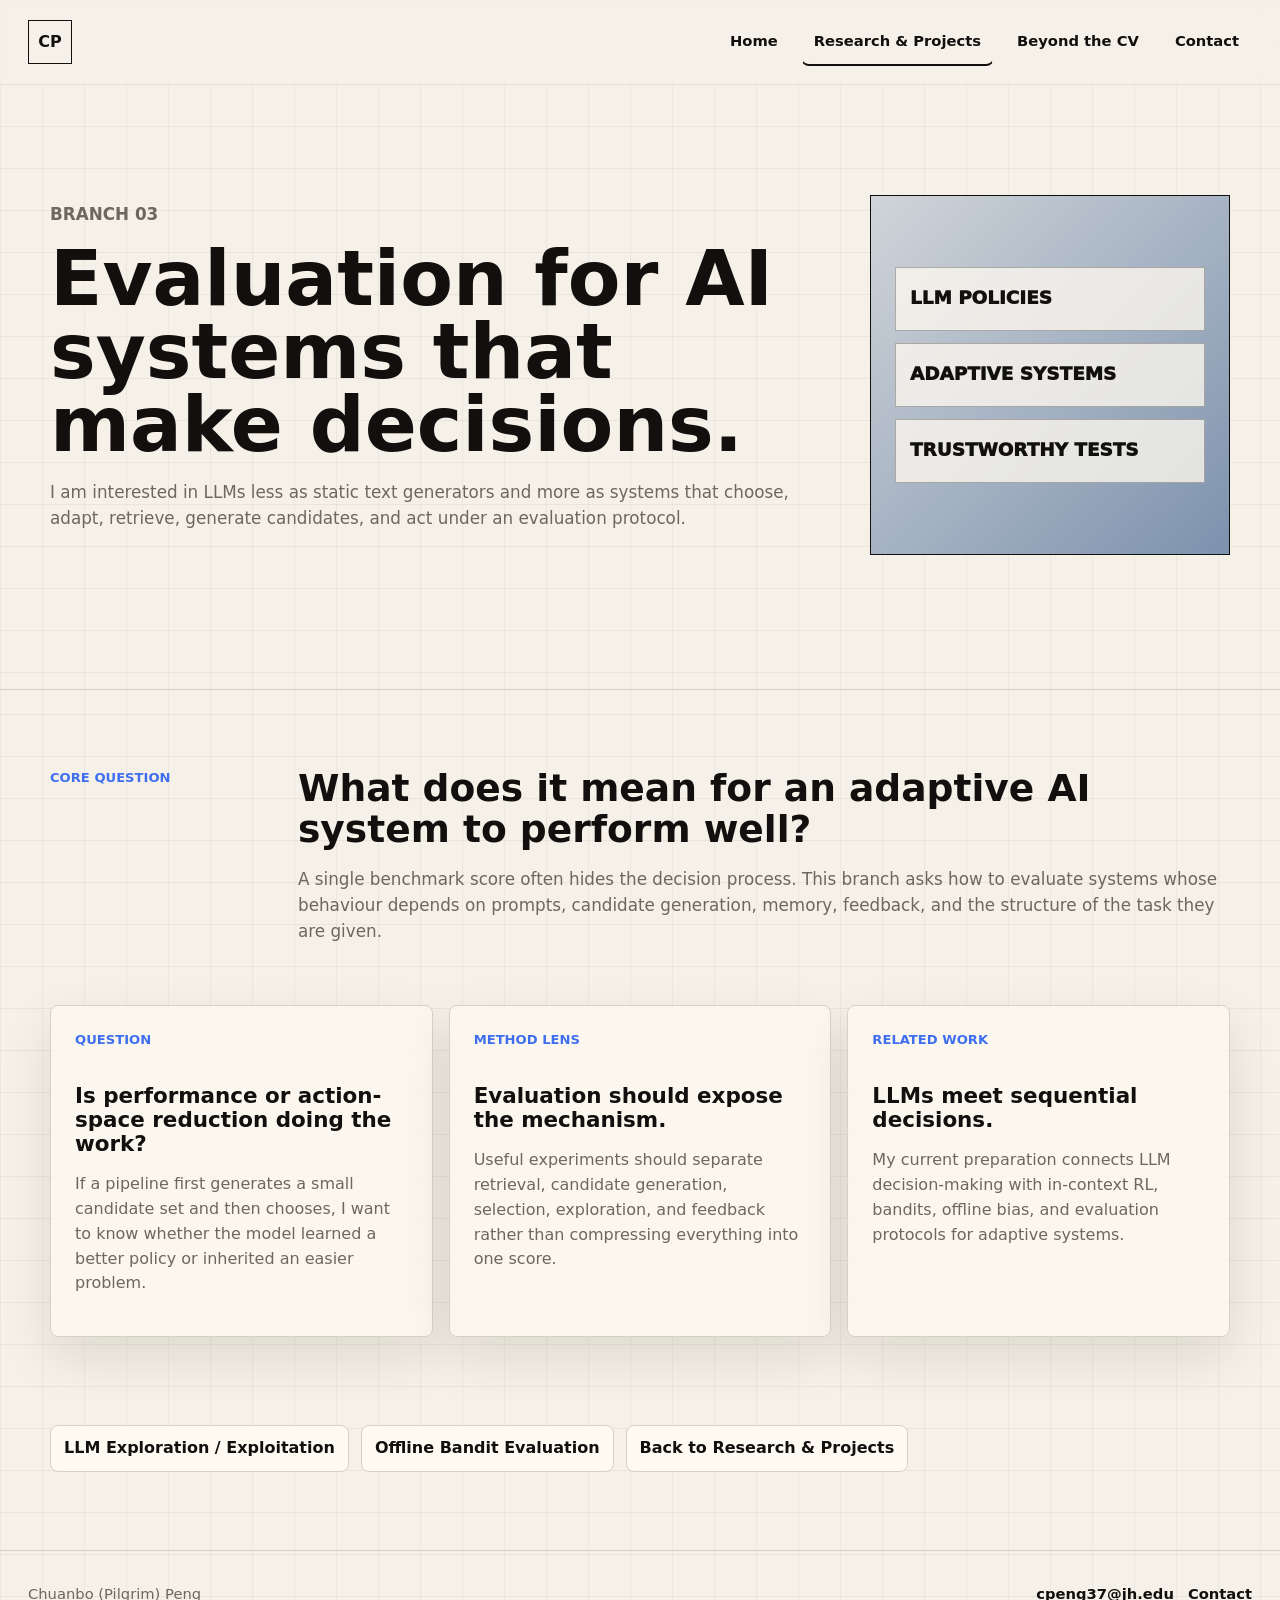
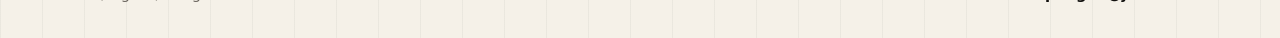
==== commit bb60d26b: "Remove learning notes page" ====
--- a/ai-evaluation.html
+++ b/ai-evaluation.html
@@ -20,7 +20,6 @@
       <nav class="site-nav" aria-label="Primary navigation">
         <a href="index.html" data-nav="home">Home</a>
         <a href="work.html" data-nav="work">Research & Projects</a>
-        <a href="notes.html" data-nav="notes">Learning Notes</a>
         <a href="hobbies.html" data-nav="hobbies">Beyond the CV</a>
         <a href="contact.html" data-nav="contact">Contact</a>
       </nav>
--- a/styles.css
+++ b/styles.css
@@ -639,6 +639,32 @@
   border-bottom: 2px solid currentColor;
 }
 
+body[data-page="home"] .text-link {
+  justify-self: start;
+  padding: 0 8px;
+  border-radius: 8px;
+  transition:
+    transform 180ms ease,
+    background 180ms ease,
+    color 180ms ease,
+    border-color 180ms ease;
+}
+
+body[data-page="home"] .text-link:hover,
+body[data-page="home"] .text-link:focus-visible {
+  transform: translateY(-2px);
+  color: var(--accent-ink);
+  border-color: var(--accent);
+  background: var(--accent);
+}
+
+body[data-page="home"] .callout-panel.accent .text-link:hover,
+body[data-page="home"] .callout-panel.accent .text-link:focus-visible {
+  color: var(--ink);
+  border-color: var(--paper-strong);
+  background: var(--paper-strong);
+}
+
 .page-hero {
   min-height: min(690px, calc(100svh - 20px));
   display: grid;
@@ -825,6 +851,21 @@
 .work-note-link {
   grid-column: 1 / -1;
   justify-self: start;
+  padding: 0 8px;
+  border-radius: 8px;
+  transition:
+    transform 180ms ease,
+    background 180ms ease,
+    color 180ms ease,
+    border-color 180ms ease;
+}
+
+.work-note-link:hover,
+.work-note-link:focus-visible {
+  transform: translateY(-2px);
+  color: var(--accent-ink);
+  border-color: var(--accent);
+  background: var(--accent);
 }
 
 .quote-line {
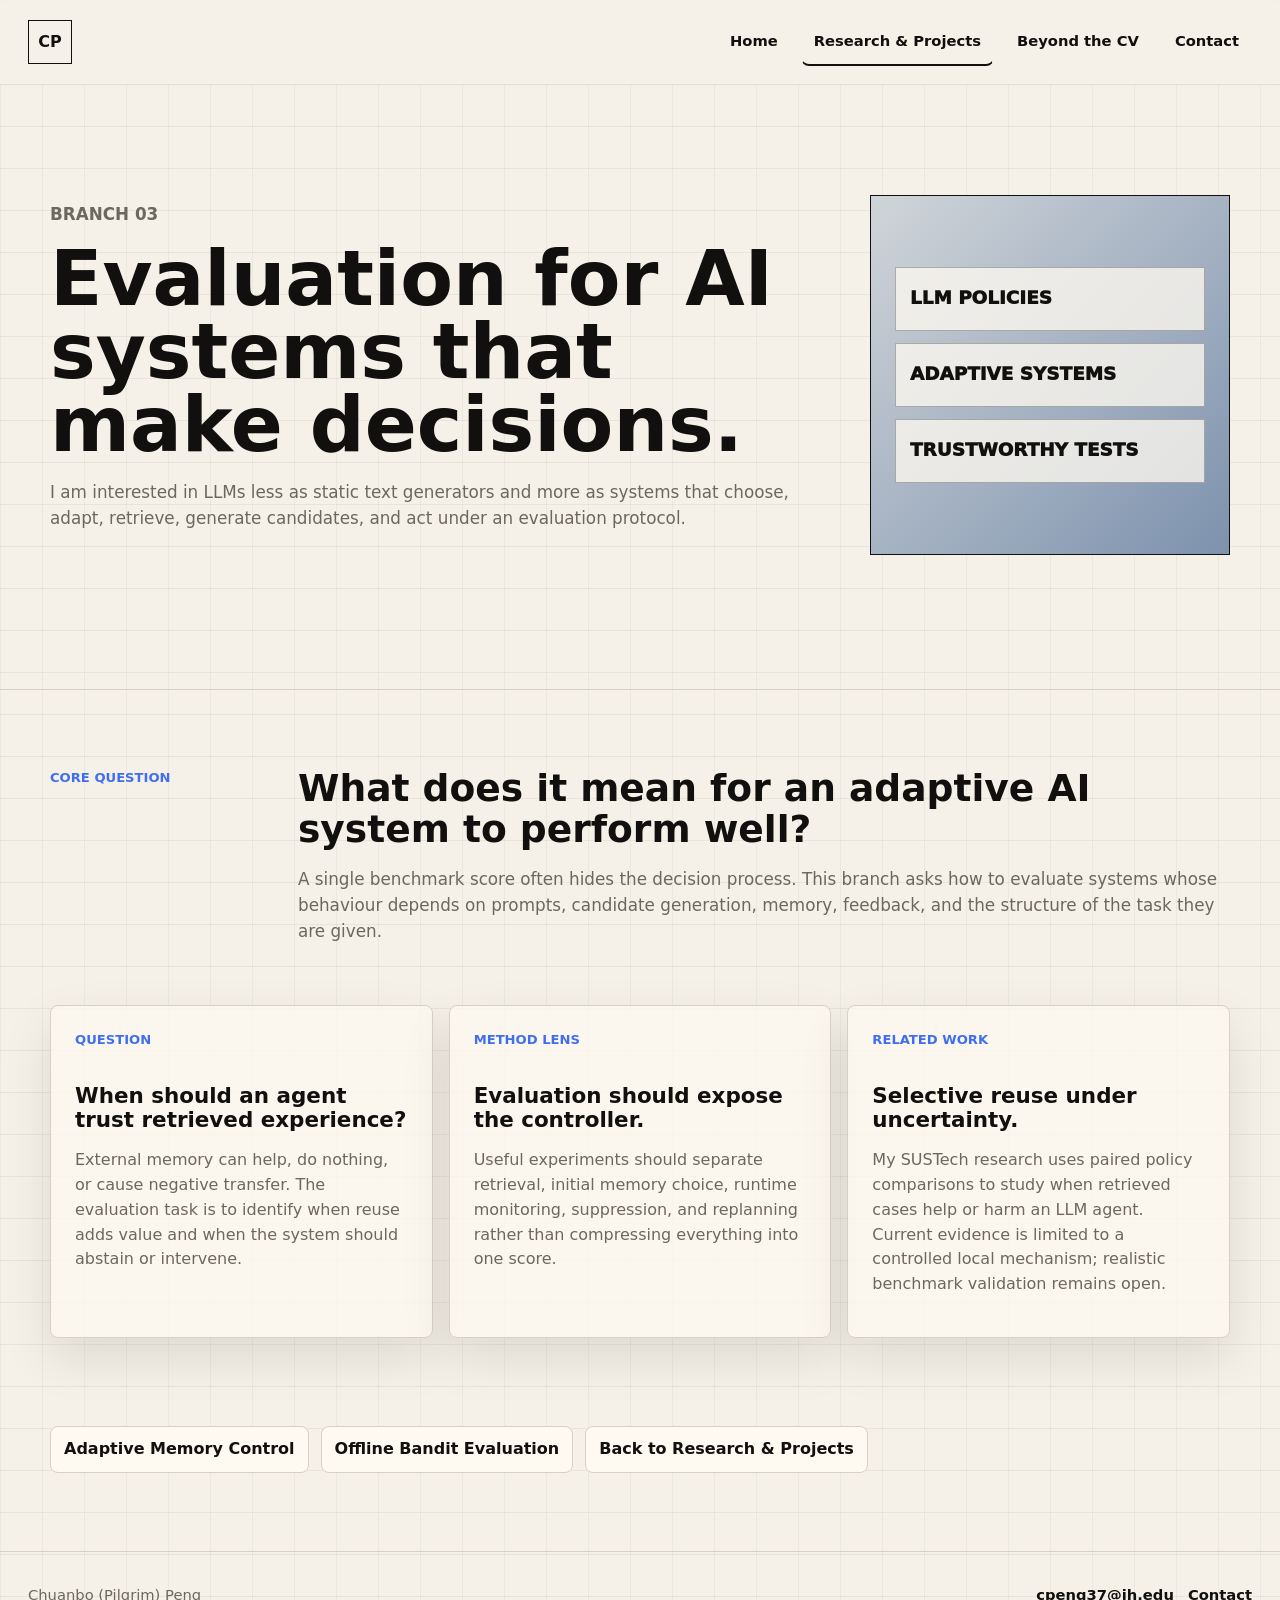
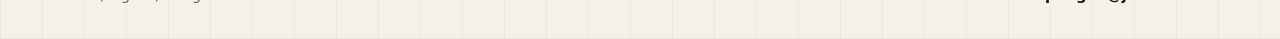
==== commit 0bfaba6d: "Update academic profile and research focus" ====
--- a/ai-evaluation.html
+++ b/ai-evaluation.html
@@ -57,32 +57,34 @@
       <section class="section branch-grid" aria-label="AI evaluation notes">
         <article class="branch-card reveal">
           <span>Question</span>
-          <h2>Is performance or action-space reduction doing the work?</h2>
+          <h2>When should an agent trust retrieved experience?</h2>
           <p>
-            If a pipeline first generates a small candidate set and then chooses, I want to know
-            whether the model learned a better policy or inherited an easier problem.
+            External memory can help, do nothing, or cause negative transfer. The evaluation task
+            is to identify when reuse adds value and when the system should abstain or intervene.
           </p>
         </article>
         <article class="branch-card reveal">
           <span>Method lens</span>
-          <h2>Evaluation should expose the mechanism.</h2>
+          <h2>Evaluation should expose the controller.</h2>
           <p>
-            Useful experiments should separate retrieval, candidate generation, selection,
-            exploration, and feedback rather than compressing everything into one score.
+            Useful experiments should separate retrieval, initial memory choice, runtime
+            monitoring, suppression, and replanning rather than compressing everything into one
+            score.
           </p>
         </article>
         <article class="branch-card reveal">
           <span>Related work</span>
-          <h2>LLMs meet sequential decisions.</h2>
+          <h2>Selective reuse under uncertainty.</h2>
           <p>
-            My current preparation connects LLM decision-making with in-context RL, bandits,
-            offline bias, and evaluation protocols for adaptive systems.
+            My SUSTech research uses paired policy comparisons to study when retrieved cases help
+            or harm an LLM agent. Current evidence is limited to a controlled local mechanism;
+            realistic benchmark validation remains open.
           </p>
         </article>
       </section>
 
       <section class="section branch-links" aria-label="Related projects">
-        <a href="work.html#llm-exploration">LLM Exploration / Exploitation</a>
+        <a href="work.html#llm-exploration">Adaptive Memory Control</a>
         <a href="work.html#offline-evaluation">Offline Bandit Evaluation</a>
         <a href="work.html">Back to Research & Projects</a>
       </section>
--- a/styles.css
+++ b/styles.css
@@ -1762,7 +1762,7 @@
   display: grid;
   grid-template-columns: minmax(260px, 420px) minmax(0, 1fr);
   gap: clamp(28px, 5vw, 70px);
-  align-items: center;
+  align-items: start;
 }
 
 .album-detail-cover {
@@ -1787,7 +1787,33 @@
   letter-spacing: 0;
 }
 
+.album-detail-extra {
+  margin-top: 1.5rem;
+  padding-top: 1.5rem;
+  border-top: 1px solid color-mix(in srgb, var(--ink) 16%, transparent);
+}
+
+.album-detail-extra h2 {
+  margin: 0 0 0.65rem;
+  font-size: clamp(1.35rem, 2.4vw, 2rem);
+  line-height: 1;
+  letter-spacing: 0;
+}
+
+.album-detail-extra p {
+  max-width: 760px;
+  margin: 0;
+  color: var(--muted);
+  font-size: 1.08rem;
+}
+
 .album-artist {
+  display: flex;
+  flex-wrap: wrap;
+  align-items: baseline;
+  justify-content: space-between;
+  gap: 10px 24px;
+  max-width: 760px;
   margin: 14px 0 24px;
   color: var(--accent);
   font-size: clamp(1.25rem, 2.4vw, 1.9rem);
@@ -1795,10 +1821,58 @@
   line-height: 1.1;
 }
 
-.album-detail-copy > p:not(.eyebrow):not(.album-artist) {
+.album-artist-tagline {
+  margin-left: auto;
+  color: var(--muted);
+  font-size: clamp(0.9rem, 1.5vw, 1.05rem);
+  font-weight: 800;
+  font-style: italic;
+  text-align: right;
+  white-space: nowrap;
+}
+
+.album-artist-tagline::before {
+  content: "“";
+}
+
+.album-artist-tagline::after {
+  content: "”";
+}
+
+.album-detail-copy > p:not(.eyebrow):not(.album-artist),
+.album-description p {
   max-width: 760px;
   color: var(--muted);
   font-size: 1.08rem;
+}
+
+.album-description p {
+  margin: 0 0 1rem;
+}
+
+.album-description p:last-child {
+  margin-bottom: 0;
+}
+
+.album-description {
+  transition:
+    opacity 160ms ease,
+    transform 160ms ease;
+}
+
+.album-description.is-switching {
+  opacity: 0;
+  transform: translateY(4px);
+}
+
+.album-translate-button {
+  margin-top: 1.35rem;
+}
+
+.album-translate-button[aria-pressed="true"] {
+  color: var(--accent-ink);
+  border-color: var(--accent);
+  background: var(--accent);
 }
 
 .album-detail-platforms {
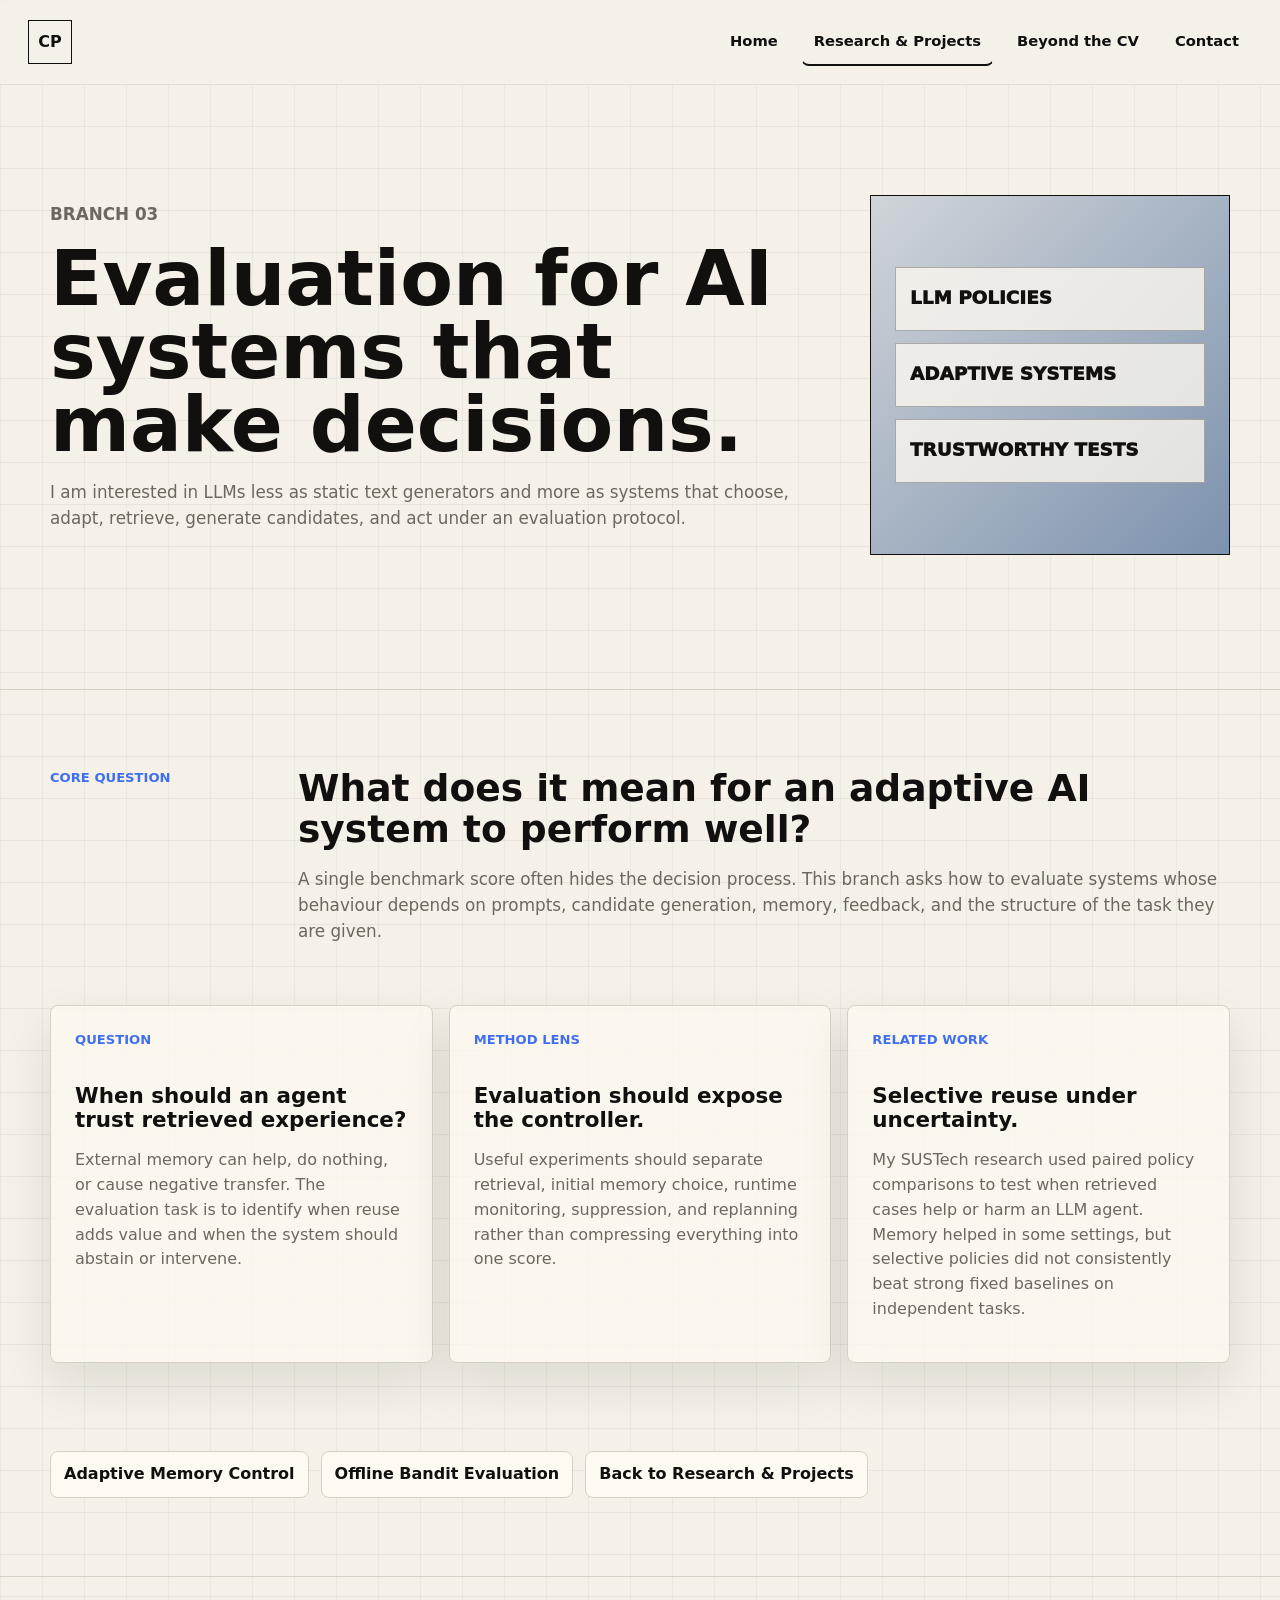
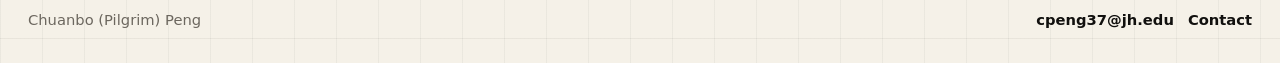
==== commit 0b5865b8: "Refresh profile and SUSTech research" ====
--- a/ai-evaluation.html
+++ b/ai-evaluation.html
@@ -76,9 +76,9 @@
           <span>Related work</span>
           <h2>Selective reuse under uncertainty.</h2>
           <p>
-            My SUSTech research uses paired policy comparisons to study when retrieved cases help
-            or harm an LLM agent. Current evidence is limited to a controlled local mechanism;
-            realistic benchmark validation remains open.
+            My SUSTech research used paired policy comparisons to test when retrieved cases help
+            or harm an LLM agent. Memory helped in some settings, but selective policies did not
+            consistently beat strong fixed baselines on independent tasks.
           </p>
         </article>
       </section>
--- a/styles.css
+++ b/styles.css
@@ -1433,7 +1433,7 @@
   padding-bottom: 6px;
 }
 
-.album-hero h1 {
+.album-hero h2 {
   max-width: none;
   margin: 0;
   font-size: clamp(2.2rem, 3.4vw, 3.2rem);
@@ -1574,7 +1574,7 @@
   margin-bottom: 22px;
 }
 
-.moments-heading h2 {
+.moments-heading h1 {
   margin: 0;
   font-size: clamp(2rem, 4vw, 3.15rem);
   line-height: 1;
@@ -1584,6 +1584,7 @@
 .moments-grid {
   display: grid;
   grid-template-columns: repeat(4, minmax(0, 1fr));
+  grid-auto-flow: dense;
   gap: 18px;
 }
 
@@ -2285,7 +2286,7 @@
     padding-bottom: 4px;
   }
 
-  .album-hero h1 {
+  .album-hero h2 {
     font-size: clamp(2rem, 4vw, 2.25rem);
     white-space: nowrap;
   }
@@ -2449,7 +2450,7 @@
     text-align-last: left;
   }
 
-  .album-hero h1 {
+  .album-hero h2 {
     font-size: 2.12rem;
     white-space: normal;
   }
@@ -2462,7 +2463,7 @@
     padding-top: 44px;
   }
 
-  .moments-heading h2 {
+  .moments-heading h1 {
     font-size: 2rem;
   }
 
